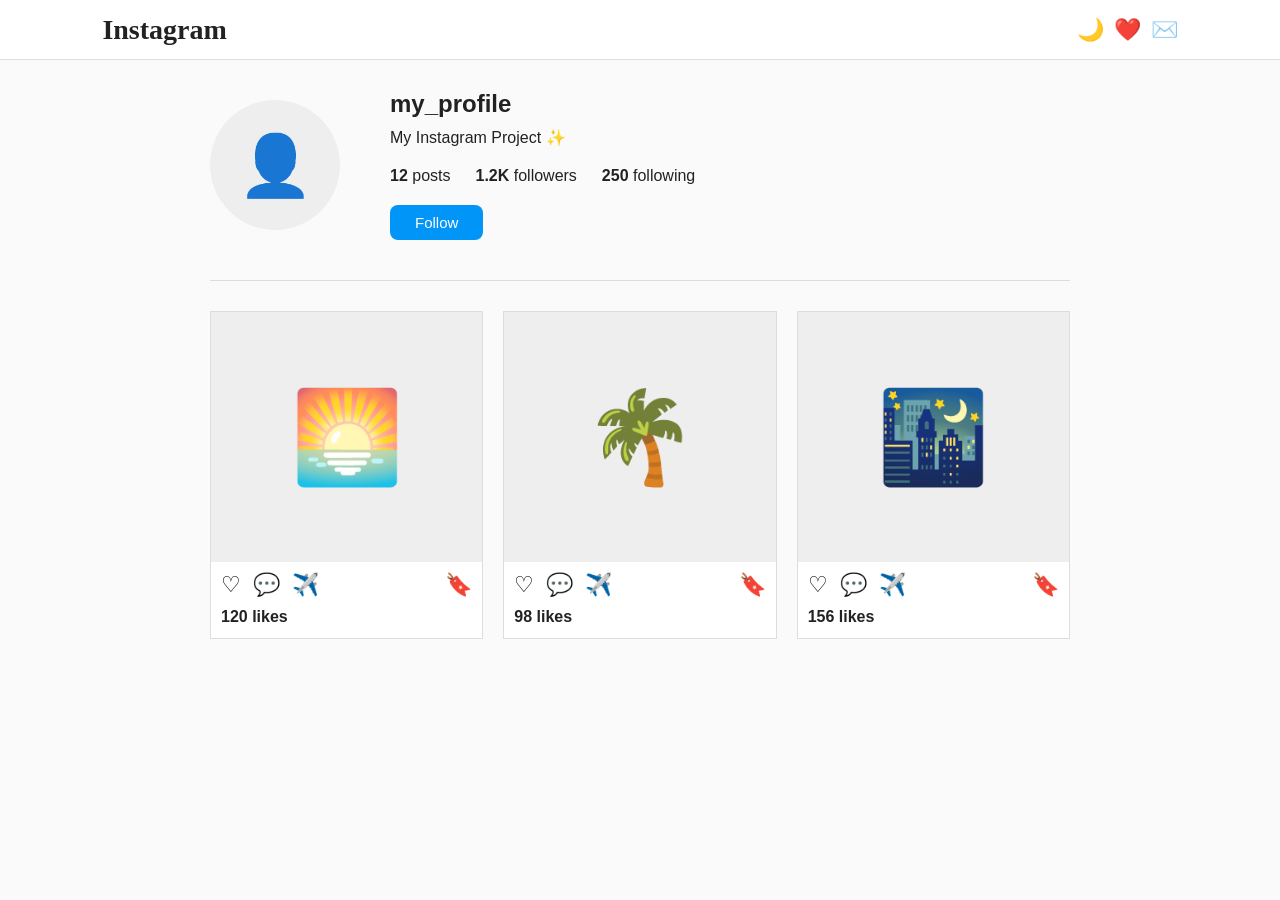
==== index.html @ bf35448b "Create Instagram style project" ====
<!DOCTYPE html>
<html lang="en">
<head>
    <meta charset="UTF-8">
    <meta name="viewport" content="width=device-width, initial-scale=1.0">
    <title>Instagram Clone</title>
    <link rel="stylesheet" href="style.css">
</head>

<body>

    <nav class="navbar">
        <h1>Instagram</h1>

        <div class="nav-icons">
            <button id="themeBtn">🌙</button>
            <button>❤️</button>
            <button>✉️</button>
        </div>
    </nav>

    <main>

        <section class="profile">
            <div class="profile-image">
                👤
            </div>

            <div class="profile-info">
                <h2>my_profile</h2>
                <p>My Instagram Project ✨</p>

                <div class="stats">
                    <span><b>12</b> posts</span>
                    <span><b>1.2K</b> followers</span>
                    <span><b>250</b> following</span>
                </div>

                <button class="follow-btn" id="followBtn">
                    Follow
                </button>
            </div>
        </section>

        <section class="posts">

            <div class="post">
                <div class="post-image">🌅</div>

                <div class="post-actions">
                    <button class="likeBtn">♡</button>
                    <button>💬</button>
                    <button>✈️</button>
                    <button class="saveBtn">🔖</button>
                </div>

                <p class="likes">120 likes</p>
            </div>

            <div class="post">
                <div class="post-image">🌴</div>

                <div class="post-actions">
                    <button class="likeBtn">♡</button>
                    <button>💬</button>
                    <button>✈️</button>
                    <button class="saveBtn">🔖</button>
                </div>

                <p class="likes">98 likes</p>
            </div>

            <div class="post">
                <div class="post-image">🌃</div>

                <div class="post-actions">
                    <button class="likeBtn">♡</button>
                    <button>💬</button>
                    <button>✈️</button>
                    <button class="saveBtn">🔖</button>
                </div>

                <p class="likes">156 likes</p>
            </div>

        </section>

    </main>

    <script src="script.js"></script>
</body>
</html>
---- style.css ----
* {
    margin: 0;
    padding: 0;
    box-sizing: border-box;
}

body {
    font-family: Arial, sans-serif;
    background: #fafafa;
    color: #222;
}

.navbar {
    height: 60px;
    background: white;
    border-bottom: 1px solid #ddd;
    display: flex;
    justify-content: space-between;
    align-items: center;
    padding: 0 8%;
}

.navbar h1 {
    font-family: cursive;
    font-size: 28px;
}

.nav-icons {
    display: flex;
    gap: 10px;
}

button {
    border: none;
    background: none;
    cursor: pointer;
    font-size: 22px;
}

main {
    max-width: 900px;
    margin: 30px auto;
    padding: 0 20px;
}

.profile {
    display: flex;
    gap: 50px;
    align-items: center;
    padding-bottom: 40px;
    border-bottom: 1px solid #ddd;
}

.profile-image {
    width: 130px;
    height: 130px;
    border-radius: 50%;
    background: #eee;
    display: flex;
    justify-content: center;
    align-items: center;
    font-size: 60px;
}

.profile-info h2 {
    margin-bottom: 10px;
}

.profile-info p {
    margin-bottom: 20px;
}

.stats {
    display: flex;
    gap: 25px;
    margin-bottom: 20px;
}

.follow-btn {
    background: #0095f6;
    color: white;
    padding: 9px 25px;
    border-radius: 8px;
    font-size: 15px;
}

.posts {
    display: grid;
    grid-template-columns: repeat(3, 1fr);
    gap: 20px;
    margin-top: 30px;
}

.post {
    background: white;
    border: 1px solid #ddd;
}

.post-image {
    height: 250px;
    display: flex;
    justify-content: center;
    align-items: center;
    font-size: 90px;
    background: #eee;
}

.post-actions {
    display: flex;
    gap: 12px;
    padding: 10px;
}

.post-actions .saveBtn {
    margin-left: auto;
}

.likes {
    padding: 0 10px 12px;
    font-weight: bold;
}

.dark {
    background: #121212;
    color: white;
}

.dark .navbar,
.dark .post {
    background: #1e1e1e;
}

.dark .navbar,
.dark .profile {
    border-color: #444;
}

.dark .post-image,
.dark .profile-image {
    background: #333;
}

@media (max-width: 650px) {

    .profile {
        gap: 20px;
    }

    .profile-image {
        width: 90px;
        height: 90px;
        font-size: 40px;
    }

    .stats {
        gap: 10px;
        font-size: 13px;
    }

    .posts {
        grid-template-columns: 1fr;
    }
}
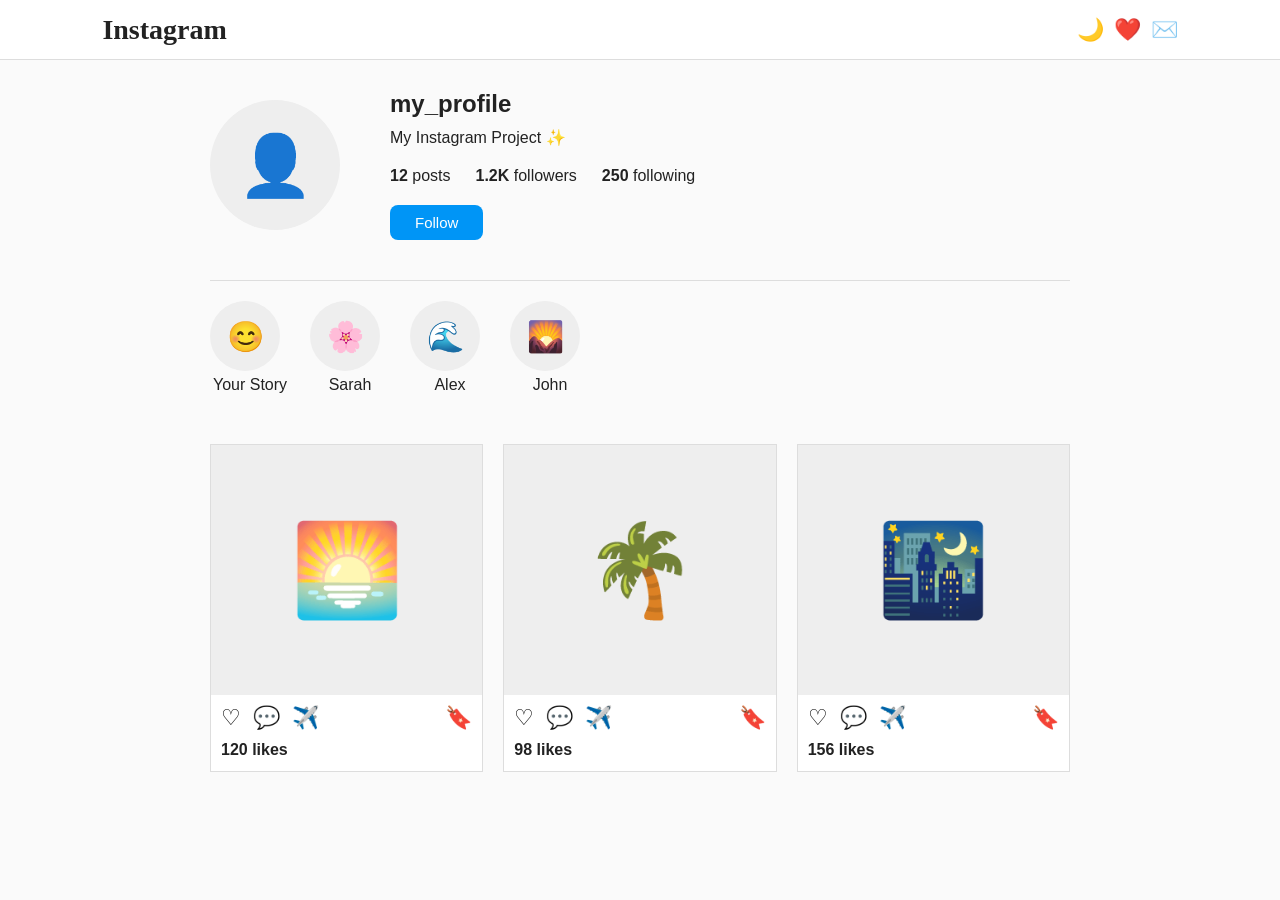
==== commit 1f40bb2c: "Add Instagram stories" ====
--- a/index.html
+++ b/index.html
@@ -40,6 +40,30 @@
                     Follow
                 </button>
             </div>
+        </section>
+
+        <section class="stories">
+
+            <div class="story">
+                <div class="story-image">😊</div>
+                <p>Your Story</p>
+            </div>
+
+            <div class="story">
+                <div class="story-image">🌸</div>
+                <p>Sarah</p>
+            </div>
+
+            <div class="story">
+                <div class="story-image">🌊</div>
+                <p>Alex</p>
+            </div>
+
+            <div class="story">
+                <div class="story-image">🌄</div>
+                <p>John</p>
+            </div>
+
         </section>
 
         <section class="posts">
--- a/style.css
+++ b/style.css
@@ -160,4 +160,28 @@
     .posts {
         grid-template-columns: 1fr;
     }
+}
+
+.stories {
+    display: flex;
+    gap: 20px;
+    padding: 20px 0;
+    overflow-x: auto;
+}
+
+.story {
+    text-align: center;
+    min-width: 80px;
+}
+
+.story-image {
+    width: 70px;
+    height: 70px;
+    border-radius: 50%;
+    background: #eee;
+    display: flex;
+    justify-content: center;
+    align-items: center;
+    font-size: 30px;
+    margin-bottom: 5px;
 }
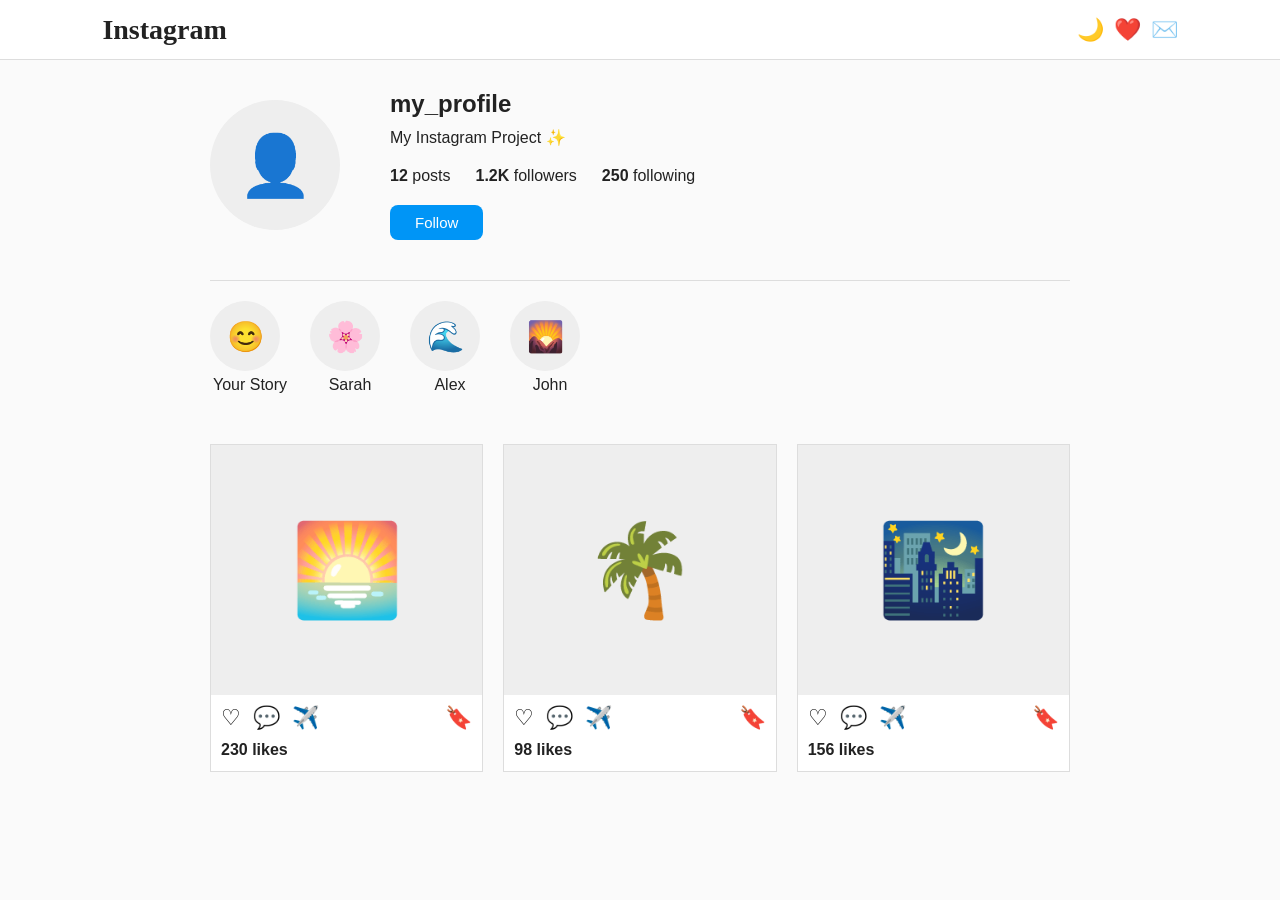
==== commit b99399e4: "Fix the like count" ====
--- a/index.html
+++ b/index.html
@@ -78,7 +78,7 @@
                     <button class="saveBtn">🔖</button>
                 </div>
 
-                <p class="likes">120 likes</p>
+                <p class="likes">230 likes</p>
             </div>
 
             <div class="post">
